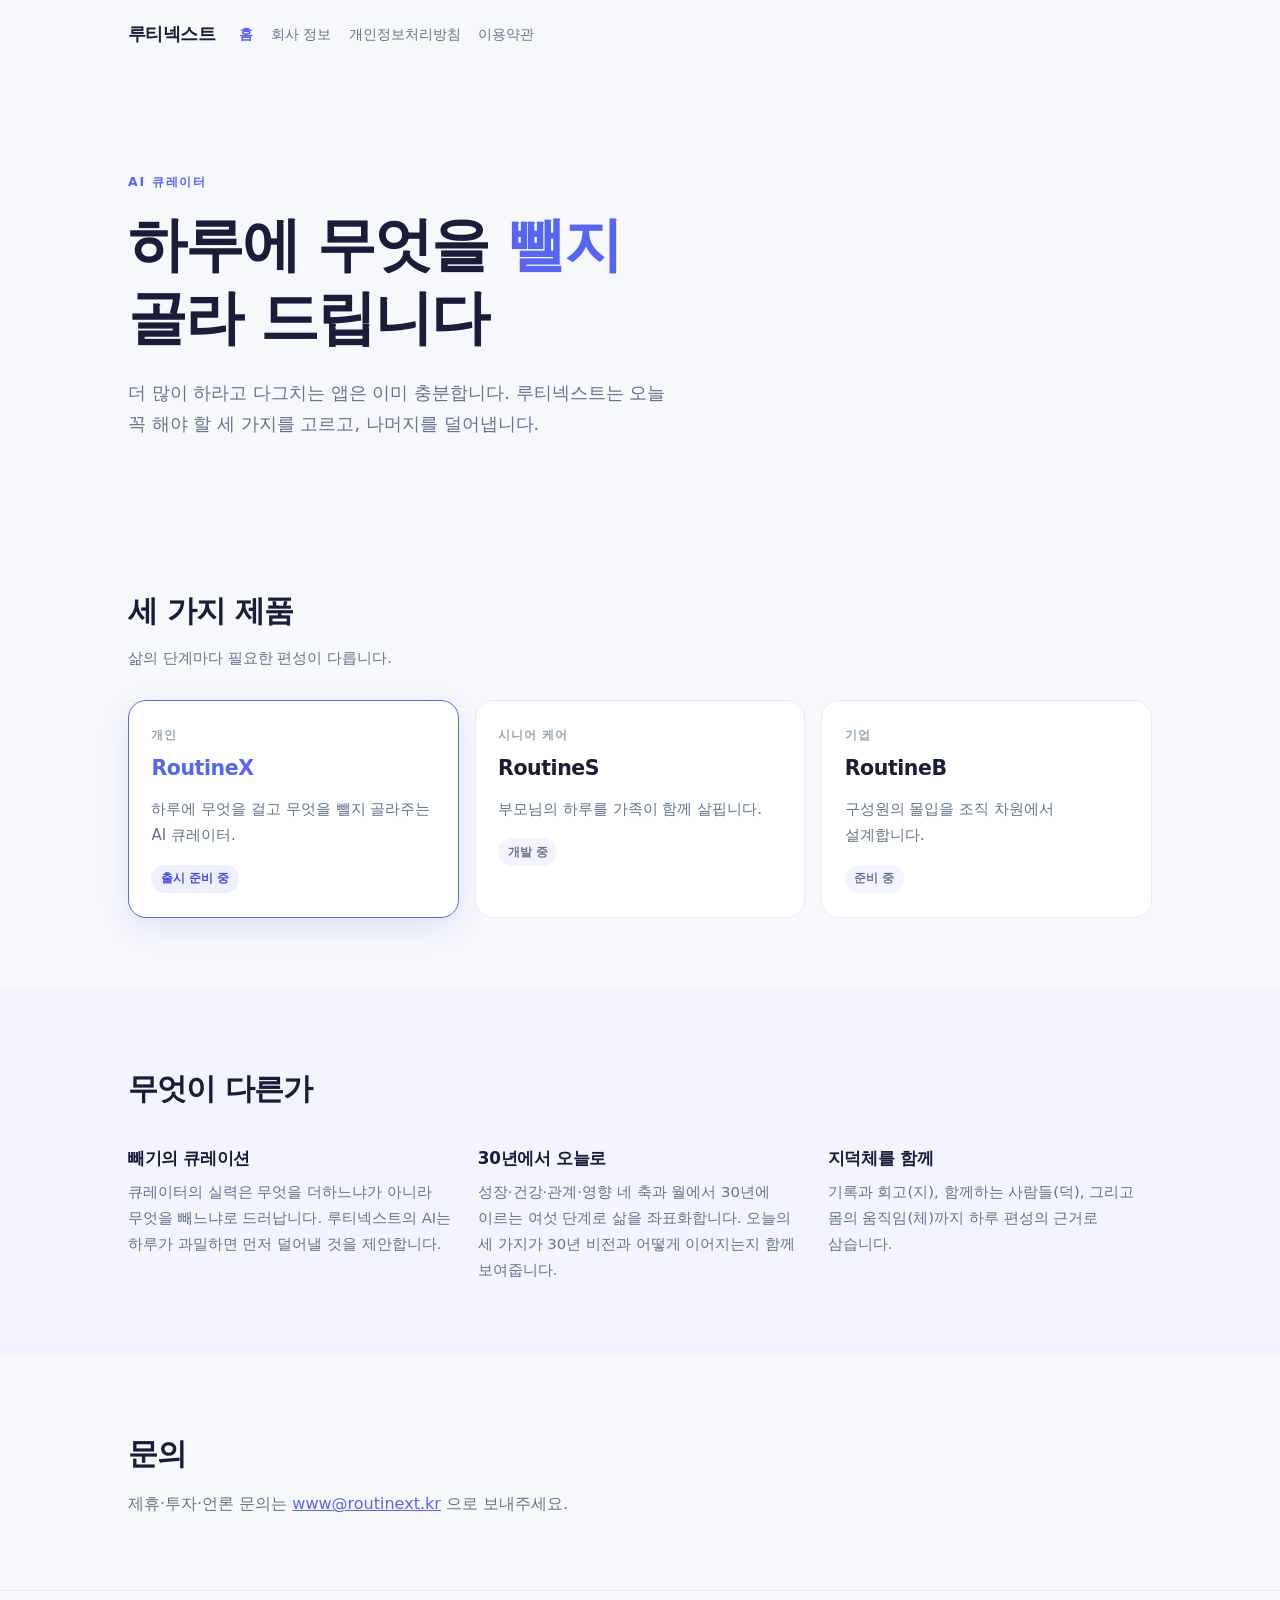
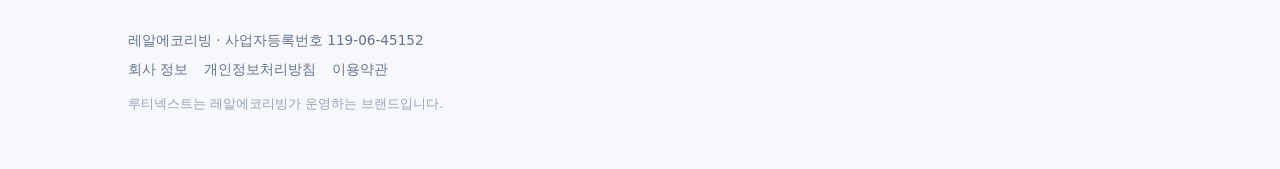
==== index.html @ f1800e79 "루티넥스트 웹사이트" ====
<!doctype html>
<html lang="ko">
<head>
<meta charset="utf-8">
<meta name="viewport" content="width=device-width, initial-scale=1">
<title>루티넥스트 — 하루에 무엇을 뺄지 골라 드립니다</title>
<meta name="description" content="루티넥스트는 하루에 꼭 해야 할 세 가지를 고르고 나머지를 덜어내는 AI 큐레이터입니다.">
<meta property="og:title" content="루티넥스트 — 하루에 무엇을 뺄지 골라 드립니다">
<meta property="og:description" content="루티넥스트는 하루에 꼭 해야 할 세 가지를 고르고 나머지를 덜어내는 AI 큐레이터입니다.">
<meta property="og:type" content="website">
<meta property="og:site_name" content="루티넥스트">
<link rel="stylesheet" href="/assets/style.css">
</head>
<body>
<header class="top">
  <a class="brand" href="/">루티넥스트</a>
  <nav><a href="/" class="on">홈</a><a href="/company/">회사 정보</a><a href="/privacy/">개인정보처리방침</a><a href="/terms/">이용약관</a></nav>
</header>
<main>
  <section class="hero">
    <div class="wrap">
      <p class="eyebrow">AI 큐레이터</p>
      <h1>하루에 무엇을 <em>뺄지</em><br>골라 드립니다</h1>
      <p class="lead">
        더 많이 하라고 다그치는 앱은 이미 충분합니다.
        루티넥스트는 오늘 꼭 해야 할 세 가지를 고르고, 나머지를 덜어냅니다.
      </p>
    </div>
  </section>

  <section class="section">
    <div class="wrap">
      <h2>세 가지 제품</h2>
      <p class="sub">삶의 단계마다 필요한 편성이 다릅니다.</p>
      <div class="cards">
      <article class="card lead">
        <p class="kind">개인</p>
        <h3>RoutineX</h3>
        <p class="desc">하루에 무엇을 걸고 무엇을 뺄지 골라주는 AI 큐레이터.</p>
        <p class="status">출시 준비 중</p>
      </article>
      <article class="card">
        <p class="kind">시니어 케어</p>
        <h3>RoutineS</h3>
        <p class="desc">부모님의 하루를 가족이 함께 살핍니다.</p>
        <p class="status">개발 중</p>
      </article>
      <article class="card">
        <p class="kind">기업</p>
        <h3>RoutineB</h3>
        <p class="desc">구성원의 몰입을 조직 차원에서 설계합니다.</p>
        <p class="status">준비 중</p>
      </article>
      </div>
    </div>
  </section>

  <section class="section alt">
    <div class="wrap">
      <h2>무엇이 다른가</h2>
      <div class="principles"><div class="principle"><h3>빼기의 큐레이션</h3><p>큐레이터의 실력은 무엇을 더하느냐가 아니라 무엇을 빼느냐로 드러납니다. 루티넥스트의 AI는 하루가 과밀하면 먼저 덜어낼 것을 제안합니다.</p></div><div class="principle"><h3>30년에서 오늘로</h3><p>성장·건강·관계·영향 네 축과 월에서 30년에 이르는 여섯 단계로 삶을 좌표화합니다. 오늘의 세 가지가 30년 비전과 어떻게 이어지는지 함께 보여줍니다.</p></div><div class="principle"><h3>지덕체를 함께</h3><p>기록과 회고(지), 함께하는 사람들(덕), 그리고 몸의 움직임(체)까지 하루 편성의 근거로 삼습니다.</p></div></div>
    </div>
  </section>

  <section class="section">
    <div class="wrap contact">
      <h2>문의</h2>
      <p>
        제휴·투자·언론 문의는
        <a href="mailto:www@routinext.kr">www@routinext.kr</a>
        으로 보내주세요.
      </p>
    </div>
  </section>
</main>
<footer class="foot">
  <div class="wrap">
    <p class="biz">레알에코리빙 · 사업자등록번호 119-06-45152</p>
    <p class="links">
      <a href="/company/">회사 정보</a>
      <a href="/privacy/">개인정보처리방침</a>
      <a href="/terms/">이용약관</a>
    </p>
    <p class="note">
      루티넥스트는 레알에코리빙가 운영하는 브랜드입니다.
    </p>
  </div>
</footer>
</body>
</html>
---- assets/style.css ----
/* 루티넥스트 웹사이트
 *
 * 색은 앱의 Clarity 팔레트에서 그대로 가져왔다(theme/rx_palettes.dart).
 * 사이트와 앱이 다른 색을 쓰면 스토어에서 앱을 보고 넘어온 사람이
 * "같은 제품이 맞나" 하고 한 번 멈칫한다.
 */

:root {
  --primary: #5765F2;
  --primary-dark: #3D4CE3;
  --primary-light: #EEF0FE;
  --accent: #FF6B6B;
  --bg: #F7F8FC;
  --surface: #FFFFFF;
  --surface-alt: #F3F4FF;
  --border: #E8EAF6;
  --text: #1A1D3A;
  --text-2: #64748B;
  --text-3: #94A3B8;

  --wrap: 68rem;
  --radius: 18px;
}

* { box-sizing: border-box; }

html { -webkit-text-size-adjust: 100%; }

body {
  margin: 0;
  background: var(--bg);
  color: var(--text);
  font-family: "Pretendard", -apple-system, BlinkMacSystemFont,
    "Apple SD Gothic Neo", "Malgun Gothic", "맑은 고딕", system-ui, sans-serif;
  font-size: 16px;
  line-height: 1.75;
  word-break: keep-all;      /* 한글은 어절 단위로 끊어야 읽힌다 */
  overflow-wrap: anywhere;
}

.wrap {
  max-width: var(--wrap);
  margin: 0 auto;
  padding: 0 clamp(1.1rem, 4vw, 2rem);
}

a { color: var(--primary); }

/* ── 헤더 ───────────────────────────────────────────────── */
.top {
  display: flex;
  align-items: center;
  gap: 1.5rem;
  flex-wrap: wrap;
  max-width: var(--wrap);
  margin: 0 auto;
  padding: 1.1rem clamp(1.1rem, 4vw, 2rem);
}
.brand {
  font-weight: 800;
  font-size: 1.15rem;
  letter-spacing: -0.03em;
  color: var(--text);
  text-decoration: none;
}
.top nav {
  display: flex;
  gap: 1.1rem;
  flex-wrap: wrap;
  font-size: 0.87rem;
}
.top nav a {
  color: var(--text-2);
  text-decoration: none;
}
.top nav a:hover { color: var(--primary); }
.top nav a.on { color: var(--primary); font-weight: 700; }

/* ── 히어로 ─────────────────────────────────────────────── */
.hero {
  padding: clamp(3rem, 9vw, 6.5rem) 0 clamp(2.5rem, 7vw, 4.5rem);
}
.eyebrow {
  margin: 0 0 0.9rem;
  font-size: 0.78rem;
  font-weight: 700;
  letter-spacing: 0.14em;
  color: var(--primary);
}
.hero h1 {
  margin: 0;
  font-size: clamp(2.1rem, 6.5vw, 3.7rem);
  line-height: 1.24;
  letter-spacing: -0.035em;
  font-weight: 800;
  text-wrap: balance;
}
.hero h1 em {
  font-style: normal;
  color: var(--primary);
}
.hero .lead {
  margin: 1.4rem 0 0;
  max-width: 34rem;
  font-size: clamp(1rem, 2.4vw, 1.12rem);
  color: var(--text-2);
}

/* ── 섹션 ───────────────────────────────────────────────── */
.section { padding: clamp(2.6rem, 7vw, 4.5rem) 0; }
.section.alt { background: var(--surface-alt); }
.section h2 {
  margin: 0;
  font-size: clamp(1.35rem, 3.6vw, 1.9rem);
  letter-spacing: -0.03em;
  font-weight: 800;
}
.section .sub {
  margin: 0.5rem 0 0;
  color: var(--text-2);
  font-size: 0.95rem;
}

/* ── 제품 카드 ──────────────────────────────────────────── */
.cards {
  display: grid;
  gap: 1rem;
  grid-template-columns: repeat(auto-fit, minmax(15rem, 1fr));
  margin-top: 1.8rem;
}
.card {
  background: var(--surface);
  border: 1px solid var(--border);
  border-radius: var(--radius);
  padding: 1.5rem 1.4rem;
}
/* 지금 출시하는 제품 하나만 강조한다. 셋을 똑같이 두면
   "무엇을 쓰면 되나"가 흐려진다. */
.card.lead {
  border-color: var(--primary);
  box-shadow: 0 10px 30px rgba(87, 101, 242, 0.14);
}
.card .kind {
  margin: 0;
  font-size: 0.74rem;
  font-weight: 700;
  letter-spacing: 0.08em;
  color: var(--text-3);
}
.card h3 {
  margin: 0.35rem 0 0.55rem;
  font-size: 1.28rem;
  letter-spacing: -0.02em;
}
.card.lead h3 { color: var(--primary); }
.card .desc {
  margin: 0;
  color: var(--text-2);
  font-size: 0.94rem;
}
.card .status {
  margin: 1rem 0 0;
  display: inline-block;
  padding: 0.22rem 0.6rem;
  border-radius: 999px;
  background: var(--surface-alt);
  color: var(--text-2);
  font-size: 0.74rem;
  font-weight: 700;
}
.card.lead .status {
  background: var(--primary-light);
  color: var(--primary-dark);
}

/* ── 원칙 ───────────────────────────────────────────────── */
.principles {
  display: grid;
  gap: 1.6rem;
  grid-template-columns: repeat(auto-fit, minmax(16rem, 1fr));
  margin-top: 1.8rem;
}
.principle h3 {
  margin: 0 0 0.4rem;
  font-size: 1.05rem;
  letter-spacing: -0.02em;
}
.principle p {
  margin: 0;
  color: var(--text-2);
  font-size: 0.93rem;
}

.contact p { color: var(--text-2); margin: 0.6rem 0 0; }

/* ── 문서(방침·약관·회사정보) ───────────────────────────── */
.doc { padding: clamp(1.6rem, 5vw, 3rem) 0 clamp(3rem, 8vw, 5rem); }
.doc .wrap { max-width: 48rem; }
.doc h1 {
  font-size: clamp(1.6rem, 4.5vw, 2.2rem);
  letter-spacing: -0.03em;
  margin: 0 0 1.2rem;
}
.doc h2 {
  margin: 2.6rem 0 0.8rem;
  font-size: 1.2rem;
  letter-spacing: -0.02em;
  padding-top: 1.4rem;
  border-top: 1px solid var(--border);
}
.doc h3 { margin: 1.8rem 0 0.5rem; font-size: 1rem; }
.doc h4 { margin: 1.2rem 0 0.4rem; font-size: 0.94rem; }
.doc p { margin: 0.8rem 0; }
.doc ul { margin: 0.8rem 0; padding-left: 1.2rem; }
.doc li { margin: 0.3rem 0; }
.doc hr { display: none; }          /* h2의 윗선이 이미 구분한다 */
.doc blockquote {
  margin: 1.2rem 0;
  padding: 0.9rem 1.1rem;
  background: var(--surface-alt);
  border-left: 3px solid var(--primary);
  border-radius: 0 10px 10px 0;
  color: var(--text-2);
  font-size: 0.92rem;
}
.doc code {
  background: var(--surface-alt);
  padding: 0.1em 0.35em;
  border-radius: 4px;
  font-size: 0.88em;
}
.doc .num { margin: 0.5rem 0; }

/* 표는 반드시 자기 안에서 가로 스크롤한다.
   방침의 표는 열이 많아 모바일에서 본문을 밀어낸다. */
.tablewrap {
  overflow-x: auto;
  margin: 1.1rem 0;
  border: 1px solid var(--border);
  border-radius: 12px;
  background: var(--surface);
}
table {
  width: 100%;
  border-collapse: collapse;
  font-size: 0.9rem;
  min-width: 22rem;
}
th, td {
  padding: 0.62rem 0.9rem;
  text-align: left;
  border-bottom: 1px solid var(--border);
  vertical-align: top;
}
thead th {
  background: var(--surface-alt);
  font-size: 0.8rem;
  letter-spacing: 0.02em;
  color: var(--text-2);
  white-space: nowrap;
}
tbody tr:last-child td, tbody tr:last-child th { border-bottom: none; }
table.kv th {
  width: 9.5rem;
  background: var(--surface-alt);
  white-space: nowrap;
}

/* ── 푸터 ───────────────────────────────────────────────── */
.foot {
  border-top: 1px solid var(--border);
  padding: 2rem 0 3rem;
  font-size: 0.85rem;
  color: var(--text-2);
}
.foot p { margin: 0.35rem 0; }
.foot .links { display: flex; gap: 1rem; flex-wrap: wrap; }
.foot .links a { color: var(--text-2); text-decoration: none; }
.foot .links a:hover { color: var(--primary); }
.foot .note { color: var(--text-3); font-size: 0.8rem; margin-top: 0.7rem; }

/* ── 다크 모드 ──────────────────────────────────────────── */
@media (prefers-color-scheme: dark) {
  :root {
    --bg: #101227;
    --surface: #181B33;
    --surface-alt: #1E2242;
    --border: #2A2F52;
    --text: #ECEEF8;
    --text-2: #A5AFC9;
    --text-3: #7A85A6;
    --primary: #8B96F8;
    --primary-dark: #A3ACFA;
    --primary-light: #23284A;
  }
  .card.lead { box-shadow: 0 10px 30px rgba(0, 0, 0, 0.35); }
}
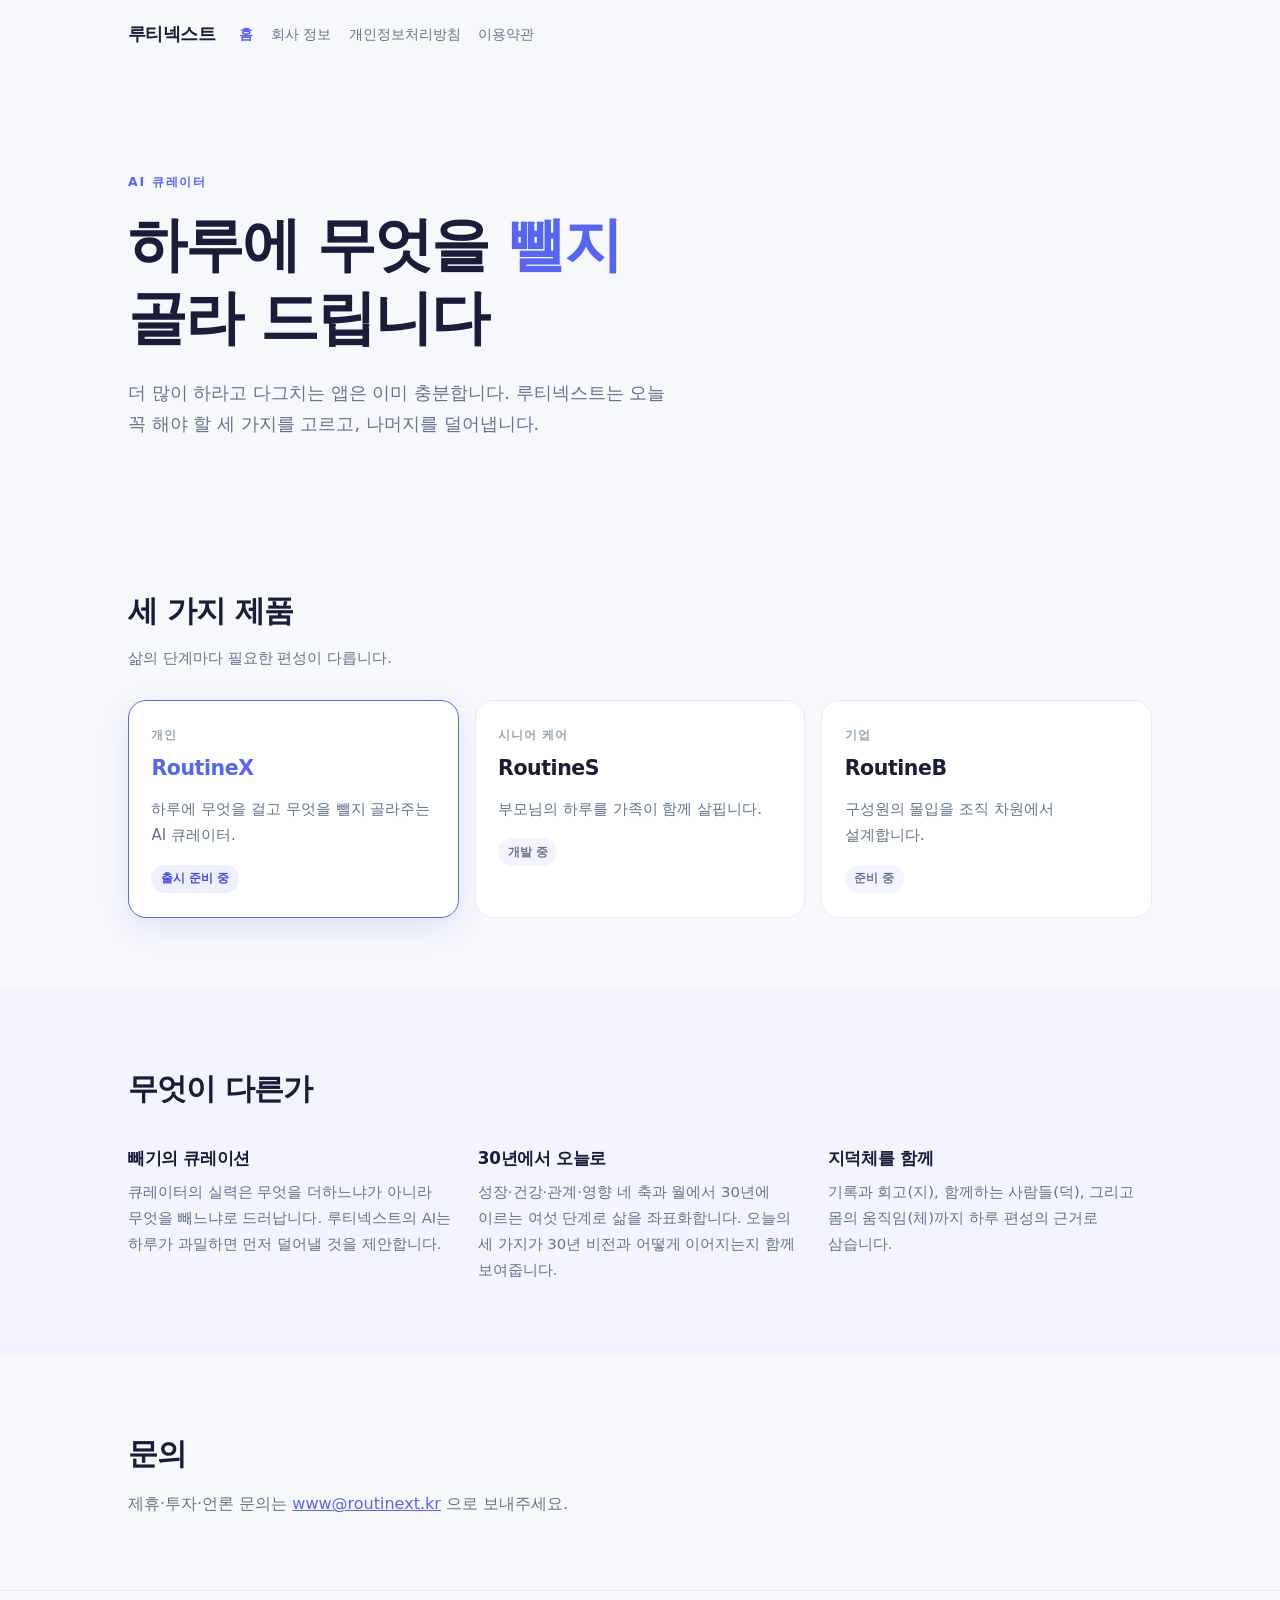
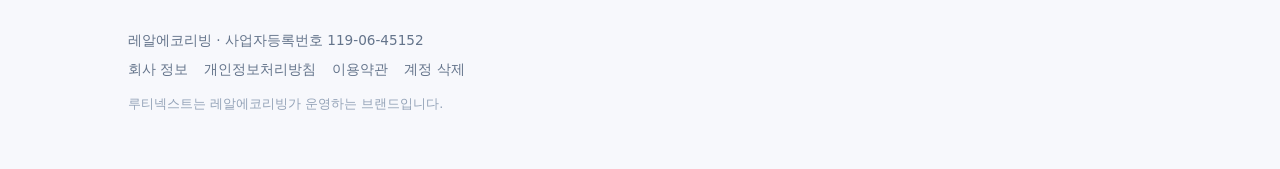
==== commit 30dd11de: "개인정보처리방침 갱신 + 계정 삭제 안내 페이지 추가 앱 저장소(routinex-project)의 site/build.py 산출물을 반영했습니다. 2026-08-28 이후 배포가 " ====
--- a/index.html
+++ b/index.html
@@ -80,6 +80,7 @@
       <a href="/company/">회사 정보</a>
       <a href="/privacy/">개인정보처리방침</a>
       <a href="/terms/">이용약관</a>
+      <a href="/delete-account/">계정 삭제</a>
     </p>
     <p class="note">
       루티넥스트는 레알에코리빙가 운영하는 브랜드입니다.
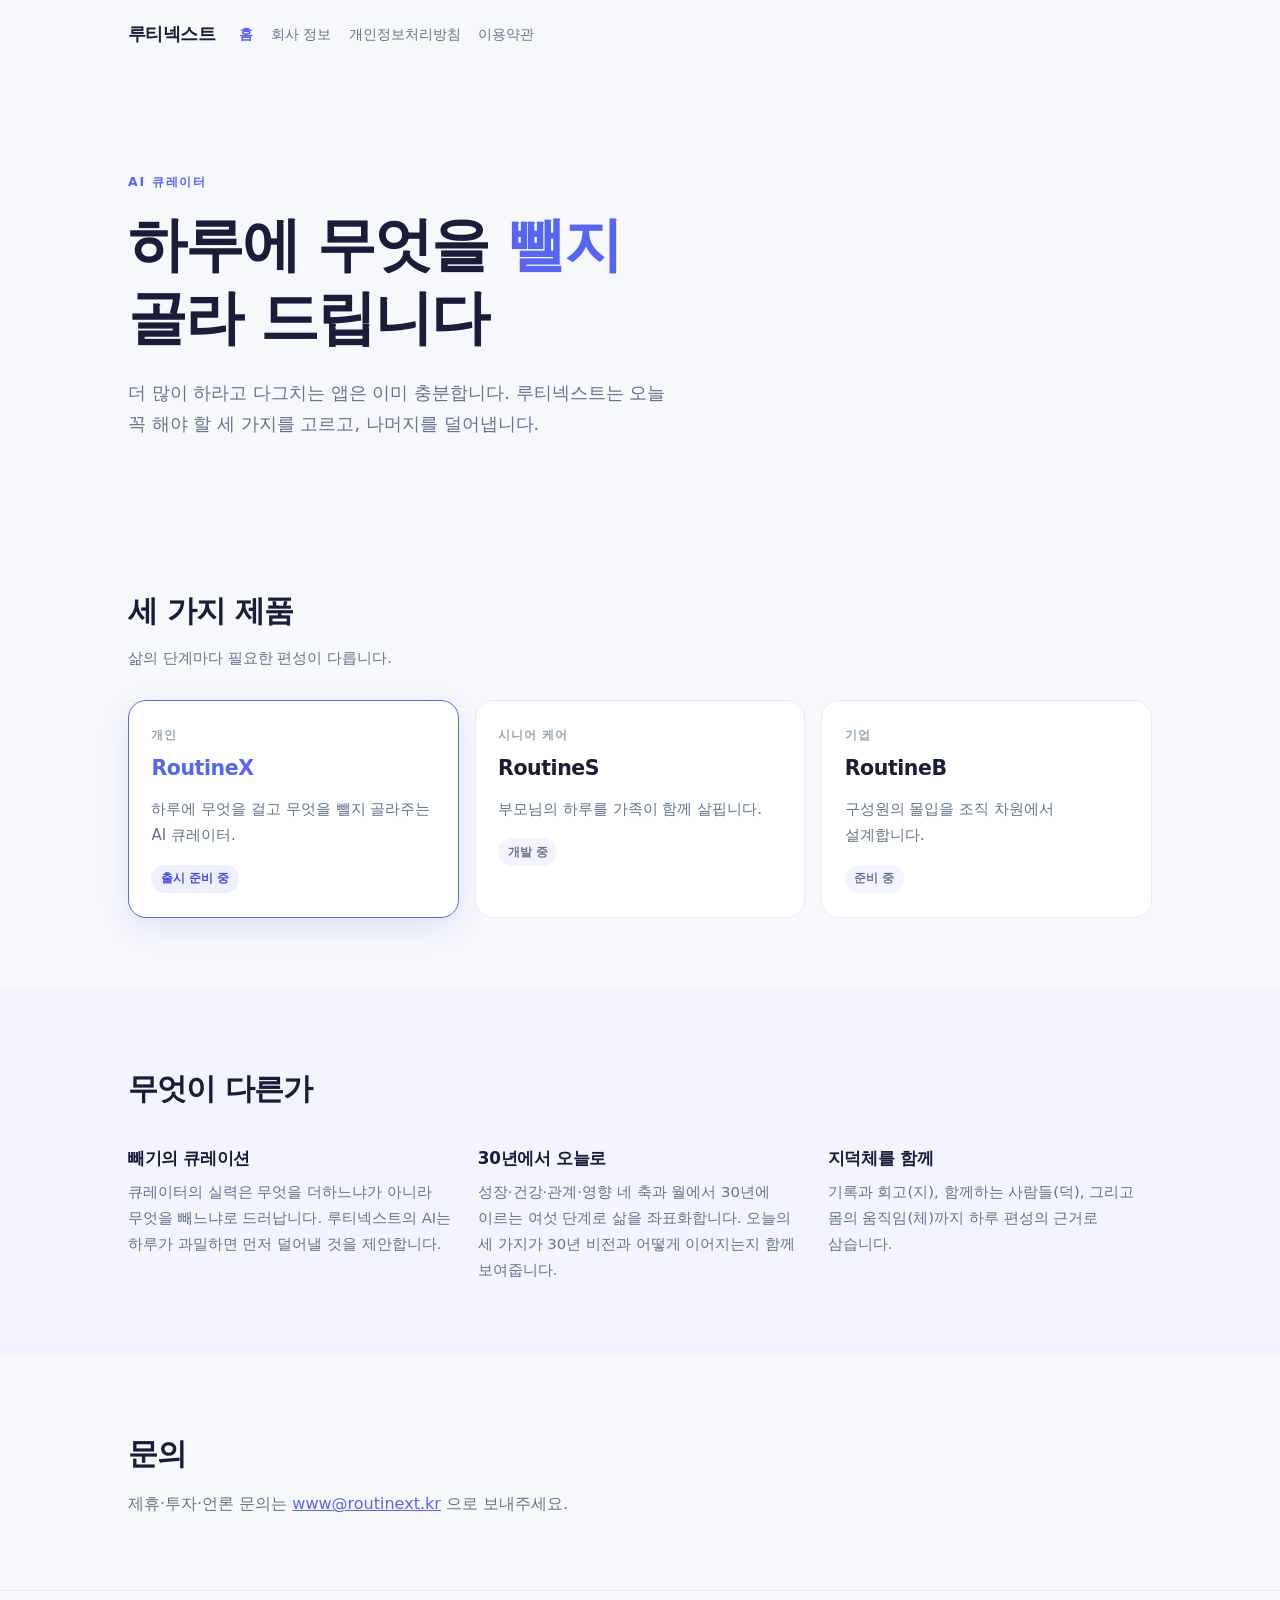
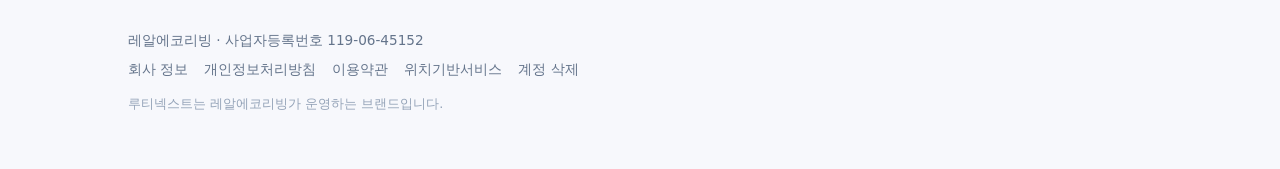
==== commit 450e849c: "사이트 갱신 앱 저장소(routinex-project)의 site/build.py 산출물입니다. 이 저장소의 HTML은 생성물이므로 직접 고치지 마십시오. 원본은 앱 저장소의 do" ====
--- a/index.html
+++ b/index.html
@@ -80,6 +80,7 @@
       <a href="/company/">회사 정보</a>
       <a href="/privacy/">개인정보처리방침</a>
       <a href="/terms/">이용약관</a>
+      <a href="/location/">위치기반서비스</a>
       <a href="/delete-account/">계정 삭제</a>
     </p>
     <p class="note">
